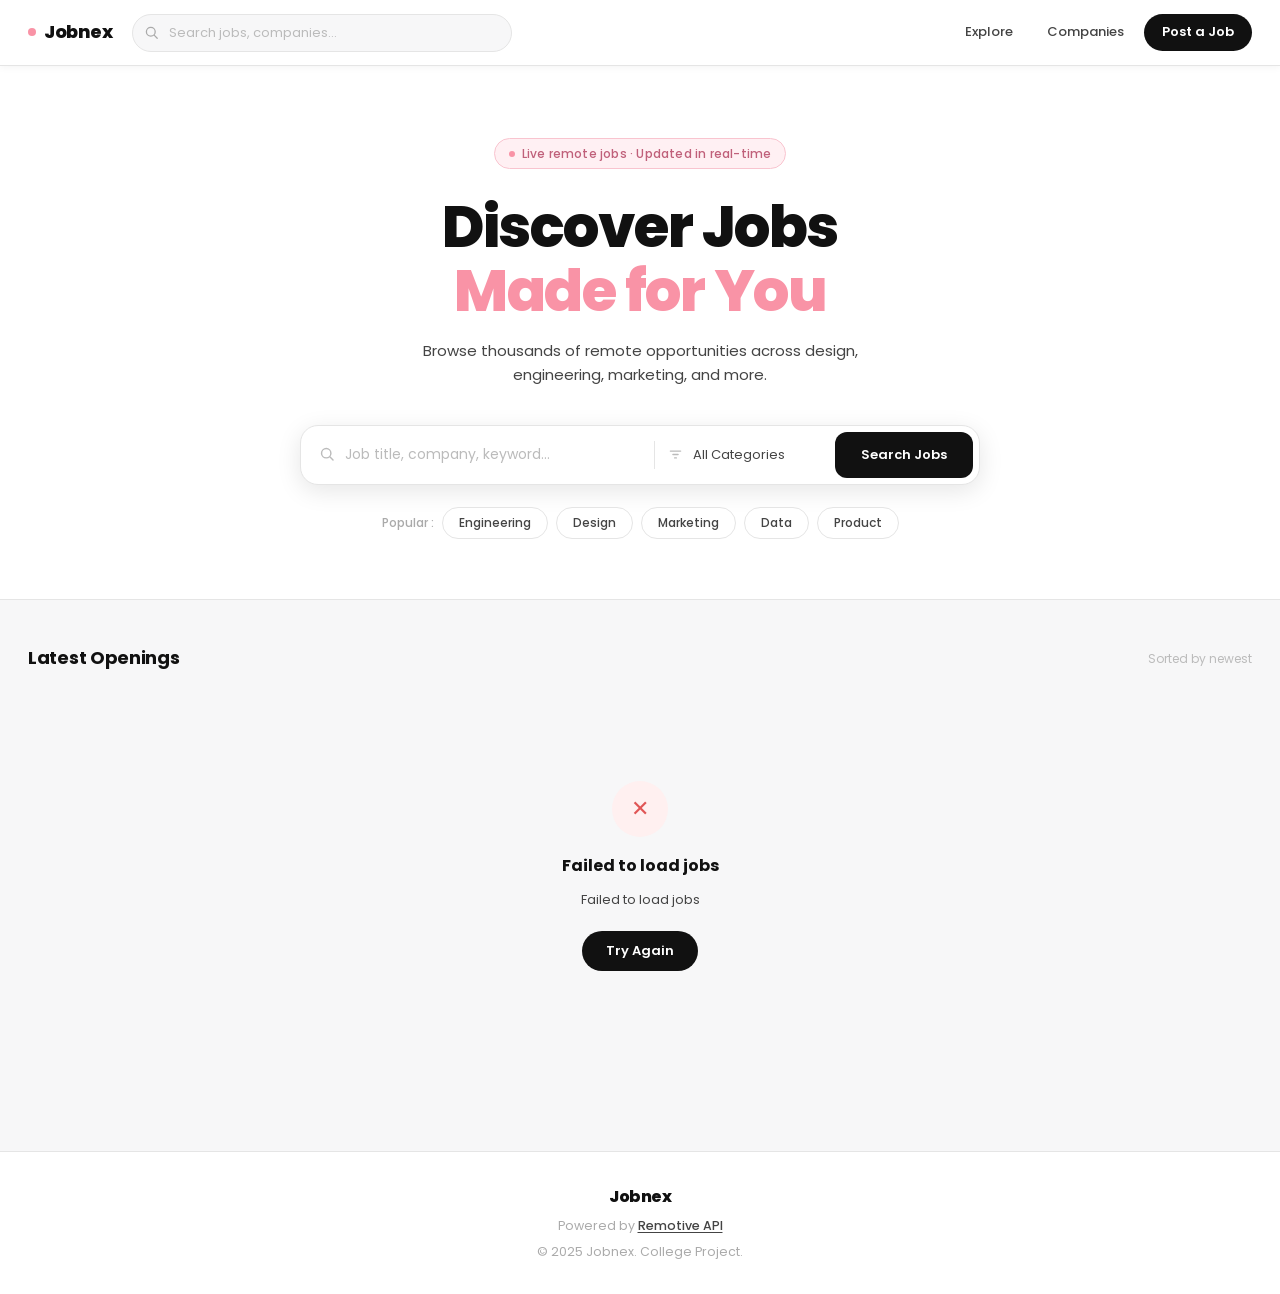
==== index.html @ be43a18d "Milestone 2 complete - API integration and UI" ====
<!DOCTYPE html>
<html lang="en">
<head>
  <meta charset="UTF-8" />
  <meta name="viewport" content="width=device-width, initial-scale=1.0"/>
  <title>Jobnex — Remote Job Discovery</title>

  <link rel="stylesheet" href="css/style.css" />

  <link href="https://fonts.googleapis.com/css2?family=Poppins:wght@300;400;500;600;700;800&display=swap" rel="stylesheet"/>
</head>
<body>

  <nav class="navbar">
    <div class="nav-inner">

      <a class="nav-logo" href="#">
        <span class="logo-dot"></span>
        Jobnex
      </a>

      <div class="nav-search-wrap">
        <svg class="nav-search-icon" viewBox="0 0 20 20" fill="none">
          <circle cx="8.5" cy="8.5" r="5.5" stroke="currentColor" stroke-width="1.6"/>
          <path d="M13 13l3.5 3.5" stroke="currentColor" stroke-width="1.6" stroke-linecap="round"/>
        </svg>
        <input
        id="navSearchInput"
        type="text"
        class="nav-search-input"
        placeholder="Search jobs, companies…"
        autocomplete="off"
        oninput="searchJobs()"
        />
      </div>

      <div class="nav-right">
        <a href="#" class="nav-link">Explore</a>
        <a href="companies.html" class="nav-link">Companies</a>
        <a href="post-job.html" class="nav-cta">Post a Job</a>
      </div>

    </div>
  </nav>

  <section class="hero">
    <div class="hero-inner">

      <span class="hero-badge">
        <span class="badge-dot"></span>
        Live remote jobs · Updated in real-time
      </span>

      <h1 class="hero-title">
        Discover Jobs<br/>
        <span class="hero-title-accent">Made for You</span>
      </h1>

      <p class="hero-desc">
        Browse thousands of remote opportunities across design, engineering, marketing, and more.
      </p>

      <div class="hero-search">
        <div class="search-field">
          <svg class="field-icon" viewBox="0 0 20 20" fill="none">
            <circle cx="8.5" cy="8.5" r="5.5" stroke="currentColor" stroke-width="1.7"/>
            <path d="M13 13l3.5 3.5" stroke="currentColor" stroke-width="1.7" stroke-linecap="round"/>
          </svg>
          <input
            id="searchInput"
            type="text"
            class="search-input"
            placeholder="Job title, company, keyword…"
            autocomplete="off"
          />
        </div>

        <div class="search-divider"></div>

        <div class="search-field search-field--select">
          <svg class="field-icon" viewBox="0 0 20 20" fill="none">
            <path d="M4 6h12M7 10h6M9 14h2" stroke="currentColor" stroke-width="1.7" stroke-linecap="round"/>
          </svg>
          <select id="categoryFilter" class="search-select">
            <option value="">All Categories</option>
            <option value="software-dev">Software Dev</option>
            <option value="marketing">Marketing</option>
            <option value="design">Design</option>
            <option value="customer-support">Customer Support</option>
            <option value="sales">Sales</option>
            <option value="product">Product</option>
            <option value="data">Data</option>
            <option value="devops">DevOps / Sysadmin</option>
            <option value="finance">Finance / Legal</option>
            <option value="writing">Writing</option>
            <option value="qa">QA</option>
            <option value="hr">HR</option>
          </select>
        </div>

        <button class="search-btn" id="searchBtn">
          Search Jobs
        </button>
      </div>

      <div class="quick-filters">
        <span class="qf-label">Popular :</span>
        <button class="qf-pill" data-cat="software-dev">Engineering</button>
        <button class="qf-pill" data-cat="design">Design</button>
        <button class="qf-pill" data-cat="marketing">Marketing</button>
        <button class="qf-pill" data-cat="data">Data</button>
        <button class="qf-pill" data-cat="product">Product</button>
      </div>

    </div>
  </section>

  <main class="main-content">
    <div class="main-inner">

      <div class="results-header" id="resultsHeader">
        <div class="results-left">
          <h2 class="results-title">Latest Openings</h2>
          <span class="results-count" id="jobCount"></span>
        </div>
        <span class="results-note">Sorted by newest</span>
      </div>

      <div class="loading-state" id="loadingState">
        <div class="skeleton-grid">
          <div class="skeleton-card"><div class="sk-logo"></div><div class="sk-line sk-line--lg"></div><div class="sk-line sk-line--md"></div><div class="sk-tags"><div class="sk-tag"></div><div class="sk-tag"></div></div></div>
          <div class="skeleton-card"><div class="sk-logo"></div><div class="sk-line sk-line--lg"></div><div class="sk-line sk-line--md"></div><div class="sk-tags"><div class="sk-tag"></div><div class="sk-tag"></div></div></div>
          <div class="skeleton-card"><div class="sk-logo"></div><div class="sk-line sk-line--lg"></div><div class="sk-line sk-line--md"></div><div class="sk-tags"><div class="sk-tag"></div><div class="sk-tag"></div></div></div>
          <div class="skeleton-card"><div class="sk-logo"></div><div class="sk-line sk-line--lg"></div><div class="sk-line sk-line--md"></div><div class="sk-tags"><div class="sk-tag"></div><div class="sk-tag"></div></div></div>
          <div class="skeleton-card"><div class="sk-logo"></div><div class="sk-line sk-line--lg"></div><div class="sk-line sk-line--md"></div><div class="sk-tags"><div class="sk-tag"></div><div class="sk-tag"></div></div></div>
          <div class="skeleton-card"><div class="sk-logo"></div><div class="sk-line sk-line--lg"></div><div class="sk-line sk-line--md"></div><div class="sk-tags"><div class="sk-tag"></div><div class="sk-tag"></div></div></div>
        </div>
      </div>

      <div class="error-state hidden" id="errorState">
        <div class="state-icon state-icon--error">✕</div>
        <h3>Failed to load jobs</h3>
        <p id="errorMessage">Please check your connection and try again.</p>
        <button class="retry-btn" id="retryBtn">Try Again</button>
      </div>

      <div class="empty-state hidden" id="emptyState">
        <div class="state-icon">⊘</div>
        <h3>No jobs found</h3>
        <p>Try different keywords or browse all categories.</p>
      </div>

      <div class="jobs-grid" id="jobsGrid"></div>

    </div>
  </main>

  <footer class="site-footer">
    <div class="footer-inner">
      <span class="footer-logo">Jobnex</span>
      <p>Powered by <a href="https://remotive.com" target="_blank">Remotive API</a></p>
      <p class="footer-copy">© 2025 Jobnex. College Project.</p>
    </div>
  </footer>

   <script type="module" src="js/main.js"></script>
</body>
</html>
---- css/style.css ----
:root {
  --black:        #111111;
  --black-soft:   #1e1e1e;
  --black-muted:  #444444;
  --white:        #ffffff;
  --off-white:    #f7f7f8;
  --light-gray:   #efefef;
  --border:       #e5e5e5;
  --pink:         #ffb6c1;
  --pink-deep:    #f993a6;
  --pink-subtle:  #fff0f3;
  --shadow-sm:    0 2px 10px rgba(0,0,0,0.07);
  --shadow-md:    0 6px 24px rgba(0,0,0,0.10);
  --shadow-lg:    0 12px 40px rgba(0,0,0,0.13);
  --radius:       12px;
  --radius-lg:    18px;
  --radius-full:  999px;
  --transition:   0.22s cubic-bezier(0.4, 0, 0.2, 1);
  --font:         'Poppins', sans-serif;
  --nav-h:        66px;
}

*, *::before, *::after { box-sizing: border-box; margin: 0; padding: 0; }
html { scroll-behavior: smooth; -webkit-font-smoothing: antialiased; }
img  { display: block; max-width: 100%; }

body {
  font-family: var(--font);
  font-size: 14px;
  background: var(--off-white);
  color: var(--black);
  line-height: 1.6;
}

a { color: inherit; text-decoration: none; }


.navbar {
  position: sticky;
  top: 0;
  z-index: 200;
  height: var(--nav-h);
  background: var(--white);
  border-bottom: 1px solid var(--border);
  box-shadow: 0 1px 8px rgba(0,0,0,0.05);
}

.company-logo {
  width: 46px;
  height: 46px;
  border-radius: 10px;
  object-fit: contain;
  background: #fff;
  border: 1px solid #eee;
  padding: 4px;
}

.logo-placeholder {
  width: 46px;
  height: 46px;
  border-radius: 10px;
  background: linear-gradient(135deg, #ffd6de, #ffb6c1);
  display: flex;
  align-items: center;
  justify-content: center;
  font-weight: 700;
  color: #a33a55;
}
.nav-inner {
  max-width: 1280px;
  margin: 0 auto;
  height: 100%;
  padding: 0 28px;
  display: flex;
  align-items: center;
  gap: 20px;
}

.nav-logo {
  display: flex;
  align-items: center;
  gap: 8px;
  font-size: 18px;
  font-weight: 800;
  letter-spacing: -0.5px;
  color: var(--black);
  white-space: nowrap;
  flex-shrink: 0;
}

.logo-dot {
  width: 8px;
  height: 8px;
  border-radius: 50%;
  background: var(--pink-deep);
  flex-shrink: 0;
}

.nav-search-wrap {
  flex: 1;
  max-width: 380px;
  position: relative;
  display: flex;
  align-items: center;
}

.nav-search-icon {
  position: absolute;
  left: 12px;
  width: 16px;
  height: 16px;
  color: #aaa;
  pointer-events: none;
}

.nav-search-input {
  width: 100%;
  height: 38px;
  padding: 0 14px 0 36px;
  background: var(--off-white);
  border: 1.5px solid var(--border);
  border-radius: var(--radius-full);
  font-family: var(--font);
  font-size: 13px;
  color: var(--black);
  outline: none;
  transition: border-color var(--transition), box-shadow var(--transition);
}

.nav-search-input::placeholder { color: #bbb; }

.nav-search-input:focus {
  border-color: var(--pink-deep);
  box-shadow: 0 0 0 3px rgba(249, 147, 166, 0.18);
  background: var(--white);
}

.nav-right {
  margin-left: auto;
  display: flex;
  align-items: center;
  gap: 6px;
  flex-shrink: 0;
}

.nav-link {
  padding: 8px 14px;
  border-radius: var(--radius-full);
  font-size: 13px;
  font-weight: 500;
  color: var(--black-muted);
  transition: color var(--transition), background var(--transition);
}

.nav-link:hover {
  color: var(--black);
  background: var(--light-gray);
}

.nav-cta {
  padding: 8px 18px;
  background: var(--black);
  color: var(--white);
  border: none;
  border-radius: var(--radius-full);
  font-family: var(--font);
  font-size: 13px;
  font-weight: 600;
  cursor: pointer;
  transition: background var(--transition), color var(--transition), transform var(--transition);
}

.nav-cta:hover {
  background: var(--pink);
  color: var(--black);
  transform: translateY(-1px);
}

.hero {
  background: var(--white);
  border-bottom: 1px solid var(--border);
  padding: 72px 28px 60px;
}

.hero-inner {
  max-width: 720px;
  margin: 0 auto;
  text-align: center;
}

.hero-badge {
  display: inline-flex;
  align-items: center;
  gap: 7px;
  background: var(--pink-subtle);
  color: #c0607a;
  border: 1px solid #f9c4cf;
  border-radius: var(--radius-full);
  padding: 5px 14px;
  font-size: 12px;
  font-weight: 500;
  margin-bottom: 26px;
  letter-spacing: 0.2px;
}

.badge-dot {
  width: 6px;
  height: 6px;
  border-radius: 50%;
  background: var(--pink-deep);
  animation: pulse 1.8s ease infinite;
}

@keyframes pulse {
  0%, 100% { opacity: 1; transform: scale(1); }
  50%       { opacity: 0.5; transform: scale(0.8); }
}

.hero-title {
  font-size: clamp(34px, 5.5vw, 58px);
  font-weight: 800;
  line-height: 1.1;
  letter-spacing: -1.5px;
  color: var(--black);
  margin-bottom: 16px;
}

.hero-title-accent {
  color: var(--pink-deep);
}

.hero-desc {
  font-size: 15px;
  color: var(--black-muted);
  margin-bottom: 38px;
  font-weight: 400;
  max-width: 520px;
  margin-left: auto;
  margin-right: auto;
}

.hero-search {
  display: flex;
  align-items: center;
  background: var(--white);
  border: 1.5px solid var(--border);
  border-radius: var(--radius-lg);
  box-shadow: var(--shadow-md);
  overflow: hidden;
  padding: 6px;
  gap: 0;
  max-width: 680px;
  margin: 0 auto 22px;
  transition: box-shadow var(--transition), border-color var(--transition);
}

.hero-search:focus-within {
  border-color: var(--pink-deep);
  box-shadow: 0 6px 28px rgba(249, 147, 166, 0.2);
}

.search-field {
  flex: 1;
  position: relative;
  display: flex;
  align-items: center;
}

.field-icon {
  position: absolute;
  left: 12px;
  width: 17px;
  height: 17px;
  color: #bbb;
  pointer-events: none;
  flex-shrink: 0;
}

.search-input {
  width: 100%;
  height: 46px;
  padding: 0 14px 0 38px;
  background: transparent;
  border: none;
  outline: none;
  font-family: var(--font);
  font-size: 14px;
  color: var(--black);
}

.search-input::placeholder { color: #bbb; }

.search-divider {
  width: 1px;
  height: 28px;
  background: var(--border);
  flex-shrink: 0;
}

.search-field--select { flex: 0 1 180px; }

.search-select {
  width: 100%;
  height: 46px;
  padding: 0 14px 0 38px;
  background: transparent;
  border: none;
  outline: none;
  font-family: var(--font);
  font-size: 13px;
  color: var(--black-muted);
  cursor: pointer;
  appearance: none;
}

.search-select option { background: var(--white); color: var(--black); }

.search-btn {
  height: 46px;
  padding: 0 26px;
  background: var(--black);
  color: var(--white);
  border: none;
  border-radius: var(--radius);
  font-family: var(--font);
  font-size: 13px;
  font-weight: 600;
  cursor: pointer;
  white-space: nowrap;
  flex-shrink: 0;
  transition: background var(--transition), color var(--transition), transform var(--transition);
}

.search-btn:hover {
  background: var(--pink);
  color: var(--black);
  transform: translateY(-1px);
}

.search-btn:active { transform: translateY(0); }

.quick-filters {
  display: flex;
  align-items: center;
  justify-content: center;
  flex-wrap: wrap;
  gap: 8px;
}

.qf-label {
  font-size: 12px;
  font-weight: 500;
  color: #aaa;
}

.qf-pill {
  padding: 6px 16px;
  background: var(--white);
  border: 1.5px solid var(--border);
  border-radius: var(--radius-full);
  font-family: var(--font);
  font-size: 12px;
  font-weight: 500;
  color: var(--black-muted);
  cursor: pointer;
  transition: all var(--transition);
}

.qf-pill:hover,
.qf-pill.active {
  background: var(--pink-subtle);
  border-color: var(--pink-deep);
  color: #c0607a;
}

.main-content {
  padding: 44px 28px 100px;
}

.main-inner {
  max-width: 1280px;
  margin: 0 auto;
}

.results-header {
  display: flex;
  align-items: center;
  justify-content: space-between;
  margin-bottom: 28px;
  flex-wrap: wrap;
  gap: 8px;
}

.results-left {
  display: flex;
  align-items: baseline;
  gap: 10px;
}

.results-title {
  font-size: 18px;
  font-weight: 700;
  color: var(--black);
  letter-spacing: -0.3px;
}

.results-count {
  font-size: 13px;
  color: #aaa;
  font-weight: 500;
}

.results-note {
  font-size: 12px;
  color: #bbb;
  font-weight: 400;
}

.loading-state {
  display: block;
}

.skeleton-grid {
  display: grid;
  grid-template-columns: repeat(auto-fill, minmax(300px, 1fr));
  gap: 20px;
}

.skeleton-card {
  background: var(--white);
  border: 1px solid var(--border);
  border-radius: var(--radius-lg);
  padding: 24px;
  display: flex;
  flex-direction: column;
  gap: 14px;
}

@keyframes shimmer {
  0%   { background-position: -600px 0; }
  100% { background-position:  600px 0; }
}

.sk-logo,
.sk-line,
.sk-tag {
  border-radius: 8px;
  background: linear-gradient(
    90deg,
    var(--light-gray) 25%,
    #ebebeb 50%,
    var(--light-gray) 75%
  );
  background-size: 600px 100%;
  animation: shimmer 1.5s infinite linear;
}

.sk-logo {
  width: 44px;
  height: 44px;
  border-radius: 10px;
}

.sk-line { height: 12px; border-radius: 6px; }
.sk-line--lg { width: 75%; }
.sk-line--md { width: 50%; }

.sk-tags {
  display: flex;
  gap: 8px;
  margin-top: 4px;
}

.sk-tag {
  height: 24px;
  width: 72px;
  border-radius: var(--radius-full);
}

.error-state {
  text-align: center;
  padding: 80px 20px;
  display: flex;
  flex-direction: column;
  align-items: center;
  gap: 12px;
  color: var(--black-muted);
}

.state-icon {
  width: 56px;
  height: 56px;
  border-radius: 50%;
  background: var(--light-gray);
  display: flex;
  align-items: center;
  justify-content: center;
  font-size: 22px;
  margin-bottom: 4px;
}

.state-icon--error { background: #fff0f0; color: #e05555; }

.error-state h3,
.empty-state h3 { font-size: 16px; font-weight: 700; color: var(--black); }
.error-state p,
.empty-state p  { font-size: 13px; }

.retry-btn {
  margin-top: 8px;
  padding: 10px 24px;
  background: var(--black);
  color: var(--white);
  border: none;
  border-radius: var(--radius-full);
  font-family: var(--font);
  font-size: 13px;
  font-weight: 600;
  cursor: pointer;
  transition: background var(--transition), color var(--transition);
}

.retry-btn:hover {
  background: var(--pink);
  color: var(--black);
}

.empty-state {
  text-align: center;
  padding: 80px 20px;
  display: flex;
  flex-direction: column;
  align-items: center;
  gap: 12px;
  color: var(--black-muted);
}

.jobs-grid {
  display: grid;
  grid-template-columns: repeat(auto-fill, minmax(300px, 1fr));
  gap: 20px;
}

.job-card {
  background: var(--white);
  border: 1.5px solid var(--border);
  border-radius: var(--radius-lg);
  padding: 24px;
  display: flex;
  flex-direction: column;
  gap: 16px;
  cursor: pointer;
  transition:
    transform      var(--transition),
    box-shadow     var(--transition),
    border-color   var(--transition);
  animation: fadeUp 0.35s ease both;
}

.job-card:hover {
  transform: translateY(-5px);
  box-shadow: 0 10px 32px rgba(0,0,0,0.10);
  border-color: var(--pink-deep);
}

@keyframes fadeUp {
  from { opacity: 0; transform: translateY(14px); }
  to   { opacity: 1; transform: translateY(0); }
}

.card-header {
  display: flex;
  align-items: flex-start;
  gap: 14px;
}

.company-logo {
  width: 46px;
  height: 46px;
  border-radius: 10px;
  object-fit: contain;
  background: var(--off-white);
  border: 1px solid var(--border);
  padding: 4px;
  flex-shrink: 0;
}

.logo-placeholder {
  width: 46px;
  height: 46px;
  border-radius: 10px;
  background: var(--pink-subtle);
  border: 1px solid #f9c4cf;
  display: flex;
  align-items: center;
  justify-content: center;
  font-size: 17px;
  font-weight: 700;
  color: var(--pink-deep);
  flex-shrink: 0;
}

.card-title-group { flex: 1; min-width: 0; }

.job-title {
  font-size: 14px;
  font-weight: 700;
  line-height: 1.35;
  color: var(--black);
  display: -webkit-box;
  -webkit-line-clamp: 2;
  line-clamp: 2;
  -webkit-box-orient: vertical;
  overflow: hidden;
  margin-bottom: 3px;
}

.company-name {
  font-size: 12.5px;
  color: var(--black-muted);
  font-weight: 500;
  white-space: nowrap;
  overflow: hidden;
  text-overflow: ellipsis;
}

.card-meta {
  display: flex;
  flex-wrap: wrap;
  gap: 7px;
}

.tag {
  display: inline-flex;
  align-items: center;
  padding: 4px 11px;
  border-radius: var(--radius-full);
  font-size: 11px;
  font-weight: 600;
  letter-spacing: 0.2px;
  border: 1px solid transparent;
}

.tag-type {
  background: #f0f0f0;
  color: var(--black-soft);
  border-color: #e0e0e0;
}

.tag-location {
  background: var(--off-white);
  color: var(--black-muted);
  border-color: var(--border);
}

.tag-category {
  background: var(--pink-subtle);
  color: #c0607a;
  border-color: #f9c4cf;
}

.card-footer {
  margin-top: auto;
  display: flex;
  align-items: center;
  justify-content: space-between;
  gap: 10px;
  padding-top: 14px;
  border-top: 1px solid var(--light-gray);
}

.posted-date {
  font-size: 11.5px;
  color: #bbb;
  font-weight: 500;
}

.apply-btn {
  display: inline-block;
  padding: 8px 20px;
  background: var(--black);
  color: var(--white);
  border: none;
  border-radius: var(--radius-full);
  font-family: var(--font);
  font-size: 12px;
  font-weight: 600;
  cursor: pointer;
  text-decoration: none;
  letter-spacing: 0.2px;
  transition: background var(--transition), color var(--transition), transform var(--transition);
}

.apply-btn:hover {
  background: var(--pink);
  color: var(--black);
  transform: translateY(-1px);
  text-decoration: none;
}

.site-footer {
  background: var(--white);
  border-top: 1px solid var(--border);
  padding: 32px 28px;
}

.footer-inner {
  max-width: 1280px;
  margin: 0 auto;
  display: flex;
  flex-direction: column;
  align-items: center;
  gap: 6px;
  text-align: center;
}

.footer-logo {
  font-size: 16px;
  font-weight: 800;
  color: var(--black);
  letter-spacing: -0.5px;
}

.site-footer p {
  font-size: 12.5px;
  color: #aaa;
}

.site-footer a {
  color: var(--black-muted);
  font-weight: 500;
  text-decoration: underline;
  text-underline-offset: 2px;
}

.site-footer a:hover { color: var(--pink-deep); }

.footer-copy { font-size: 12px; color: #ccc; }

.hidden { display: none !important; }

@media (max-width: 900px) {
  .nav-search-wrap { max-width: 240px; }
  .hero { padding: 52px 20px 44px; }

  .hero-search {
    flex-wrap: wrap;
    border-radius: var(--radius);
    padding: 8px;
    gap: 4px;
  }

  .search-divider { display: none; }
  .search-field,
  .search-field--select { flex: 1 1 100%; }
  .search-btn { width: 100%; justify-content: center; border-radius: var(--radius); }

  .jobs-grid,
  .skeleton-grid { grid-template-columns: repeat(2, 1fr); }
}

@media (max-width: 600px) {
  .nav-search-wrap { display: none; }
  .nav-right .nav-link { display: none; }

  .hero-title { letter-spacing: -1px; }
  .hero-desc  { font-size: 14px; }

  .main-content { padding: 28px 16px 60px; }

  .jobs-grid,
  .skeleton-grid { grid-template-columns: 1fr; }

  .card-footer { flex-direction: column; align-items: flex-start; }
  .apply-btn   { width: 100%; text-align: center; }
}
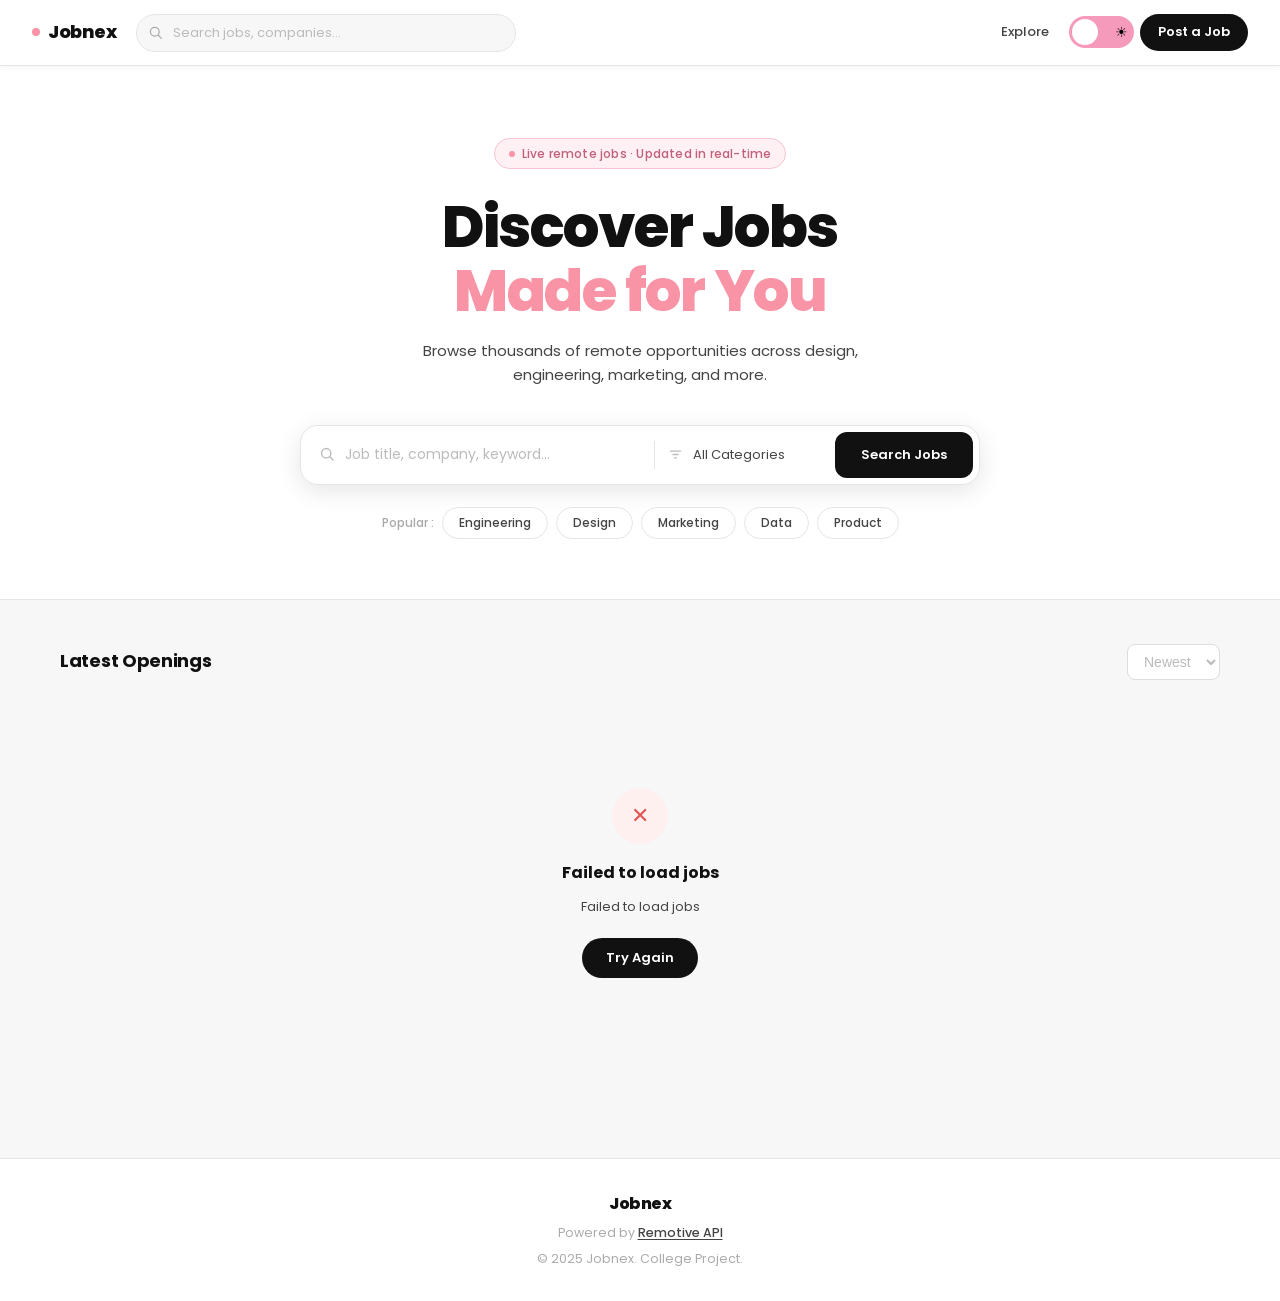
==== commit c43cac54: "Updated responsive design and UI improvements" ====
--- a/index.html
+++ b/index.html
@@ -36,7 +36,13 @@
 
       <div class="nav-right">
         <a href="#" class="nav-link">Explore</a>
-        <a href="companies.html" class="nav-link">Companies</a>
+        <label class="theme-toggle">
+          <input type="checkbox" id="themeSwitch">
+          <span class="slider">
+            <span class="icon sun">  ⏾</span>
+            <span class="icon moon">☀︎  </span>
+          </span>
+        </label>
         <a href="post-job.html" class="nav-cta">Post a Job</a>
       </div>
 
@@ -123,7 +129,10 @@
           <h2 class="results-title">Latest Openings</h2>
           <span class="results-count" id="jobCount"></span>
         </div>
-        <span class="results-note">Sorted by newest</span>
+        <select id="sortOption" class="results-note" onchange="searchJobs()">
+          <option value="newest">Newest</option>
+          <option value="oldest">Oldest</option>
+        </select>
       </div>
 
       <div class="loading-state" id="loadingState">
@@ -165,6 +174,4 @@
 
    <script type="module" src="js/main.js"></script>
 </body>
-</html>
-
-
+</html>
--- a/css/style.css
+++ b/css/style.css
@@ -774,3 +774,283 @@
   .card-footer { flex-direction: column; align-items: flex-start; }
   .apply-btn   { width: 100%; text-align: center; }
 }
+
+
+/*Sort dropdown -------------------------------------*/
+.results-note {
+  padding: 8px 12px;
+  border-radius: 8px;
+  border: 1px solid #ddd;
+  background: white;
+  font-size: 14px;
+  cursor: pointer;
+}
+body.dark .results-note {
+  background: #1e1e1e;
+  color: white;
+  border: 1px solid #444;
+}
+
+
+/*Theme toggle -------------------------------------*/
+.theme-toggle {
+position: relative;
+width: 65px;
+height: 32px;
+}
+
+.theme-toggle input {
+opacity: 0;
+width: 0;
+height: 0;
+}
+
+.slider {
+position: absolute;
+cursor: pointer;
+background-color: #f69abb;
+border-radius: 50px;
+top: 0;
+left: 0;
+right: 0;
+bottom: 0;
+transition: 0.3s;
+display: flex;
+align-items: center;
+justify-content: space-between;
+padding: 0 6px;
+font-size: 14px;
+}
+
+.slider::before {
+content: "";
+position: absolute;
+height: 26px;
+width: 26px;
+left: 3px;
+top: 3px;
+background-color: white;
+border-radius: 50%;
+transition: 0.3s;
+z-index: 2;
+}
+
+.icon {
+z-index: 1;
+pointer-events: none;
+}
+
+.sun {
+color: #fff;
+}
+
+.moon {
+color: #000;
+}
+
+input:checked + .slider {
+background-color: #090909;
+box-shadow: 0 0 10px rgba(233, 227, 227, 0.5);
+}
+
+input:checked + .slider::before {
+transform: translateX(32px);
+background-color: white;
+}
+
+
+/* DARK MODE STYLES ----------------------------------------*/
+
+body.dark {
+background: #0f0f0f;
+color: #ffffff;
+}
+
+body.dark .navbar {
+background: #1a1a1a;
+border-bottom: 1px solid #2a2a2a;
+}
+
+body.dark .nav-logo {
+color: #ffffff;
+}
+
+body.dark .nav-link {
+color: #cccccc;
+}
+body.dark .nav-link:hover {
+color: #ffffff;
+background: #090909;
+box-shadow: 0 0 10px rgba(127, 118, 118, 0.5);
+}
+body.dark .nav-search-input::placeholder {
+  color: #010101;
+  opacity: 0.7;
+}
+
+body.dark .nav-search-input {
+background: #fdfbfb;
+color: #090909;
+border: 1px solid #f3eeee;
+}
+body.dark .nav-search-input.hover{
+  border: 10px solid #f3eeee;
+  box-shadow: 0 0 10px rgba(127, 118, 118, 0.5);
+}
+body.dark .nav-cta{
+  box-shadow: 0 0 10px rgba(127, 118, 118, 0.5);
+}
+
+body.dark .hero {
+background: #121212;
+}
+
+body.dark .hero-title {
+color: #ffffff;
+}
+
+body.dark .hero-desc {
+color: #aaaaaa;
+}
+body.dark .search-input::placeholder {
+  color: #090808;
+  opacity: 0.7;
+}
+body.dark .search-input,
+body.dark .search-select {
+color: #050404;
+}
+body.dark .search-btn {
+background: #fb77a8;
+color: #ffffff;
+}
+body.dark .search-btn:hover {
+background: #f26192;
+}
+body.dark .job-card {
+background: #1e1e1e;
+border: 1px solid #2a2a2a;
+}
+
+body.dark .job-title {
+color: #ffffff;
+}
+
+body.dark .company-name {
+color: #bbbbbb;
+}
+
+body.dark .tag {
+background: #2a2a2a;
+color: #dddddd;
+}
+
+body.dark .card-footer {
+border-top: 1px solid #2a2a2a;
+}
+
+body.dark .posted-date {
+color: #999;
+}
+
+body.dark .apply-btn {
+background: #ee6a96;
+color: #ffffff;
+}
+
+body.dark .apply-btn:hover {
+background: #ee6a96;
+}
+
+body.dark .site-footer {
+background: #1a1a1a;
+border-top: 1px solid #2a2a2a;
+}
+
+body.dark .footer-logo {
+color: #ffffff;
+}
+
+body.dark .site-footer p {
+color: #aaaaaa;
+}
+
+body.dark .site-footer a {
+color: #dddddd;
+}
+
+
+
+/* GLOBAL RESPONSIVE -------------------------------------*/
+html, body {
+  width: 100%;
+  overflow-x: hidden;
+}
+.container,
+.nav-inner,
+.main-inner,
+.hero-inner {
+  width: 100%;
+  max-width: 1280px;
+  margin: 0 auto;
+  padding: 0 1rem;
+}
+img, video {
+  max-width: 100%;
+  height: auto;
+}
+input,
+select,
+textarea,
+button {
+  max-width: 100%;
+  font-size: 1rem;
+}
+.flex {
+  display: flex;
+  flex-wrap: wrap;
+}
+.grid {
+  display: grid;
+  gap: 1rem;
+}
+
+
+
+/*RESPONSIVE TYPOGRAPHY--------------------------*/
+h1 { font-size: clamp(1.8rem, 5vw, 3.5rem); }
+h2 { font-size: clamp(1.5rem, 4vw, 2.5rem); }
+h3 { font-size: clamp(1.2rem, 3vw, 2rem); }
+p {
+  font-size: clamp(0.9rem, 2.5vw, 1rem);
+}
+.section {
+  padding: clamp(2rem, 5vw, 4rem) 1rem;
+}
+.auto-grid {
+  display: grid;
+  grid-template-columns: repeat(auto-fit, minmax(250px, 1fr));
+  gap: 1rem;
+}
+
+
+
+/* Tablet-------------------------------------- */
+@media (min-width: 48em) {
+  .container,
+  .nav-inner,
+  .main-inner {
+    padding: 0 1.5rem;
+  }
+}
+
+
+
+/* Desktop-------------------------------------- */
+@media (min-width: 64em) {
+  .container,
+  .nav-inner,
+  .main-inner {
+    padding: 0 2rem;
+  }
+}
